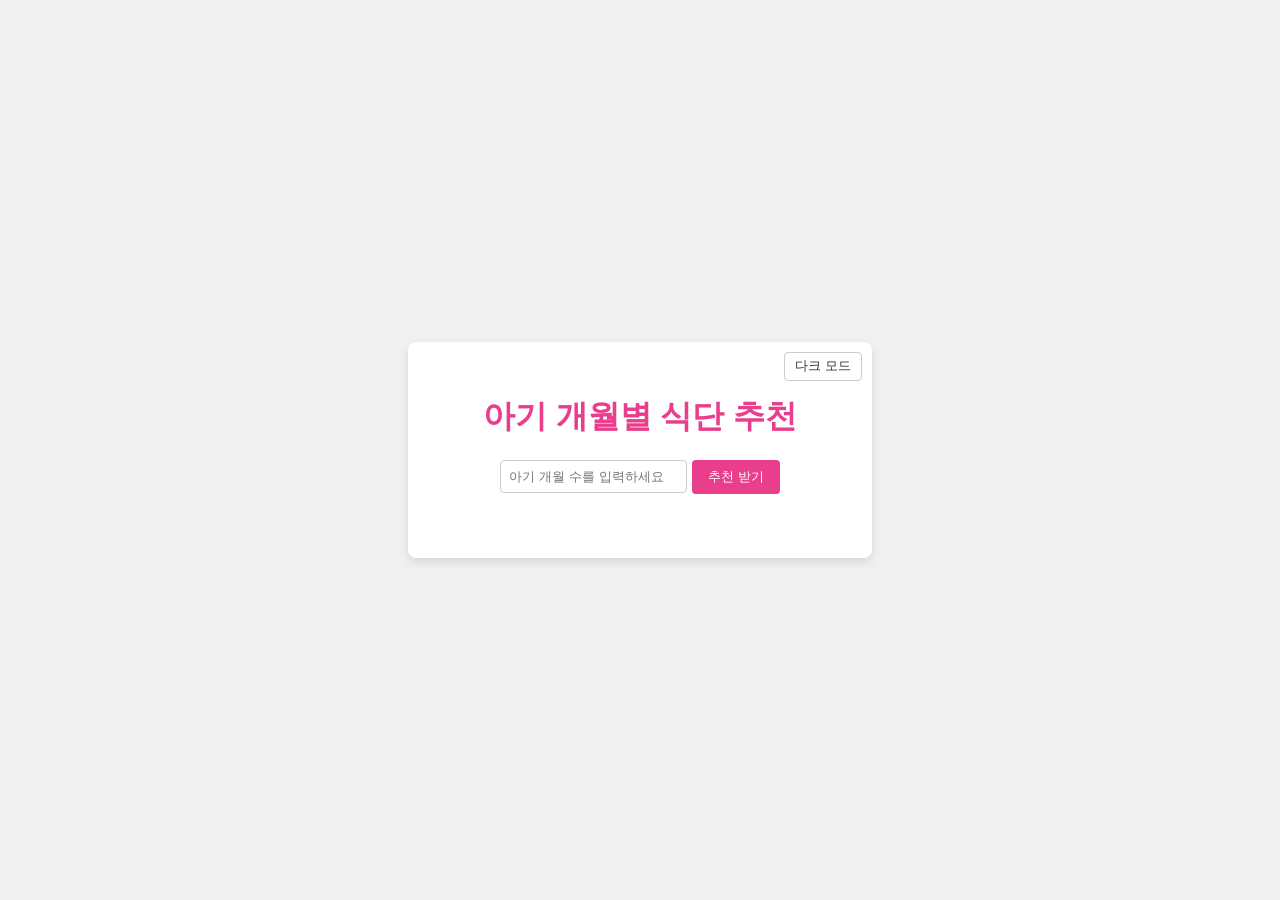
==== index.html @ f7a13113 "Add dark/light mode support" ====
<!DOCTYPE html>
<html lang="ko">
<head>
    <meta charset="UTF-8">
    <meta name="viewport" content="width=device-width, initial-scale=1.0">
    <title>아기 개월별 식단 추천</title>
    <link rel="stylesheet" href="style.css">
</head>
<body>
    <main>
        <button id="theme-toggle" class="theme-toggle">다크 모드</button>
        <h1>아기 개월별 식단 추천</h1>
        <div class="input-container">
            <input type="number" id="age-input" placeholder="아기 개월 수를 입력하세요" min="0">
            <button id="recommend-button">추천 받기</button>
        </div>
        <div id="recommendation-container"></div>
    </main>
    <script src="main.js"></script>
</body>
</html>
---- style.css ----
:root {
    --bg-color: #f0f0f0;
    --main-bg-color: white;
    --text-color: #333;
    --primary-color: #e83e8c;
    --secondary-bg-color: #fdf4f6;
    --border-color: #ccc;
    --shadow-color: rgba(0, 0, 0, 0.1);
}

.dark-mode {
    --bg-color: #121212;
    --main-bg-color: #1e1e1e;
    --text-color: #e0e0e0;
    --primary-color: #ff69b4;
    --secondary-bg-color: #2d1b22;
    --border-color: #444;
    --shadow-color: rgba(0, 0, 0, 0.5);
}

body {
    font-family: sans-serif;
    background-color: var(--bg-color);
    color: var(--text-color);
    display: flex;
    justify-content: center;
    align-items: center;
    min-height: 100vh;
    margin: 0;
    transition: background-color 0.3s, color 0.3s;
}

main {
    background-color: var(--main-bg-color);
    padding: 2rem;
    border-radius: 8px;
    box-shadow: 0 4px 8px var(--shadow-color);
    text-align: center;
    position: relative;
    max-width: 400px;
    width: 90%;
}

h1 {
    color: var(--primary-color);
}

.input-container {
    margin-bottom: 1rem;
}

#age-input {
    padding: 0.5rem;
    border: 1px solid var(--border-color);
    border-radius: 4px;
    background-color: var(--main-bg-color);
    color: var(--text-color);
}

#recommend-button {
    padding: 0.5rem 1rem;
    background-color: var(--primary-color);
    color: white;
    border: none;
    border-radius: 4px;
    cursor: pointer;
    transition: opacity 0.2s;
}

#recommend-button:hover {
    opacity: 0.9;
}

#recommendation-container {
    margin-top: 2rem;
}

.theme-toggle {
    position: absolute;
    top: 10px;
    right: 10px;
    background: none;
    border: 1px solid var(--border-color);
    color: var(--text-color);
    padding: 5px 10px;
    border-radius: 4px;
    cursor: pointer;
    font-size: 0.8rem;
}

baby-food-recommendation {
    display: block;
    margin-top: 1rem;
    padding: 1rem;
    border: 1px solid var(--primary-color);
    border-radius: 4px;
    background-color: var(--secondary-bg-color);
    text-align: left;
}
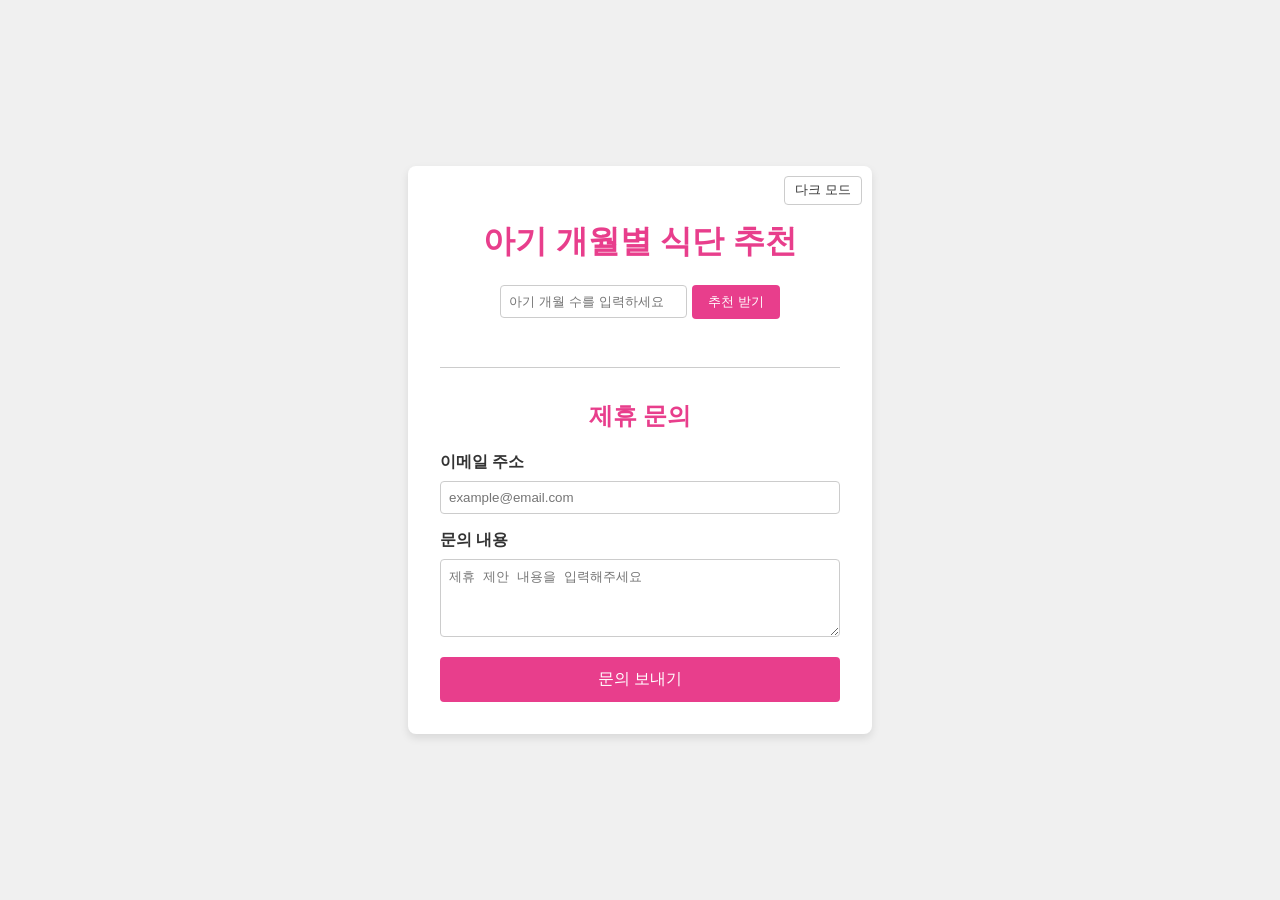
==== commit d56a4cc8: "Add partnership inquiry form with Formspree" ====
--- a/index.html
+++ b/index.html
@@ -15,6 +15,22 @@
             <button id="recommend-button">추천 받기</button>
         </div>
         <div id="recommendation-container"></div>
+
+        <section class="partnership-section">
+            <hr>
+            <h2>제휴 문의</h2>
+            <form action="https://formspree.io/f/mykbqwej" method="POST" id="partnership-form">
+                <div class="form-group">
+                    <label for="email">이메일 주소</label>
+                    <input type="email" name="email" id="email" placeholder="example@email.com" required>
+                </div>
+                <div class="form-group">
+                    <label for="message">문의 내용</label>
+                    <textarea name="message" id="message" rows="4" placeholder="제휴 제안 내용을 입력해주세요" required></textarea>
+                </div>
+                <button type="submit" id="submit-button">문의 보내기</button>
+            </form>
+        </section>
     </main>
     <script src="main.js"></script>
 </body>
--- a/style.css
+++ b/style.css
@@ -88,13 +88,56 @@
     font-size: 0.8rem;
 }
 
-baby-food-recommendation {
-    display: block;
-    margin-top: 1rem;
-    padding: 1rem;
-    border: 1px solid var(--primary-color);
-    border-radius: 4px;
-    background-color: var(--secondary-bg-color);
+.partnership-section {
+    margin-top: 3rem;
     text-align: left;
 }
 
+.partnership-section h2 {
+    color: var(--primary-color);
+    text-align: center;
+}
+
+.partnership-section hr {
+    border: 0;
+    border-top: 1px solid var(--border-color);
+    margin-bottom: 2rem;
+}
+
+.form-group {
+    margin-bottom: 1rem;
+}
+
+.form-group label {
+    display: block;
+    margin-bottom: 0.5rem;
+    font-weight: bold;
+}
+
+.form-group input, 
+.form-group textarea {
+    width: 100%;
+    padding: 0.5rem;
+    border: 1px solid var(--border-color);
+    border-radius: 4px;
+    background-color: var(--main-bg-color);
+    color: var(--text-color);
+    box-sizing: border-box;
+}
+
+#submit-button {
+    width: 100%;
+    padding: 0.75rem;
+    background-color: var(--primary-color);
+    color: white;
+    border: none;
+    border-radius: 4px;
+    cursor: pointer;
+    font-size: 1rem;
+    transition: opacity 0.2s;
+}
+
+#submit-button:hover {
+    opacity: 0.9;
+}
+
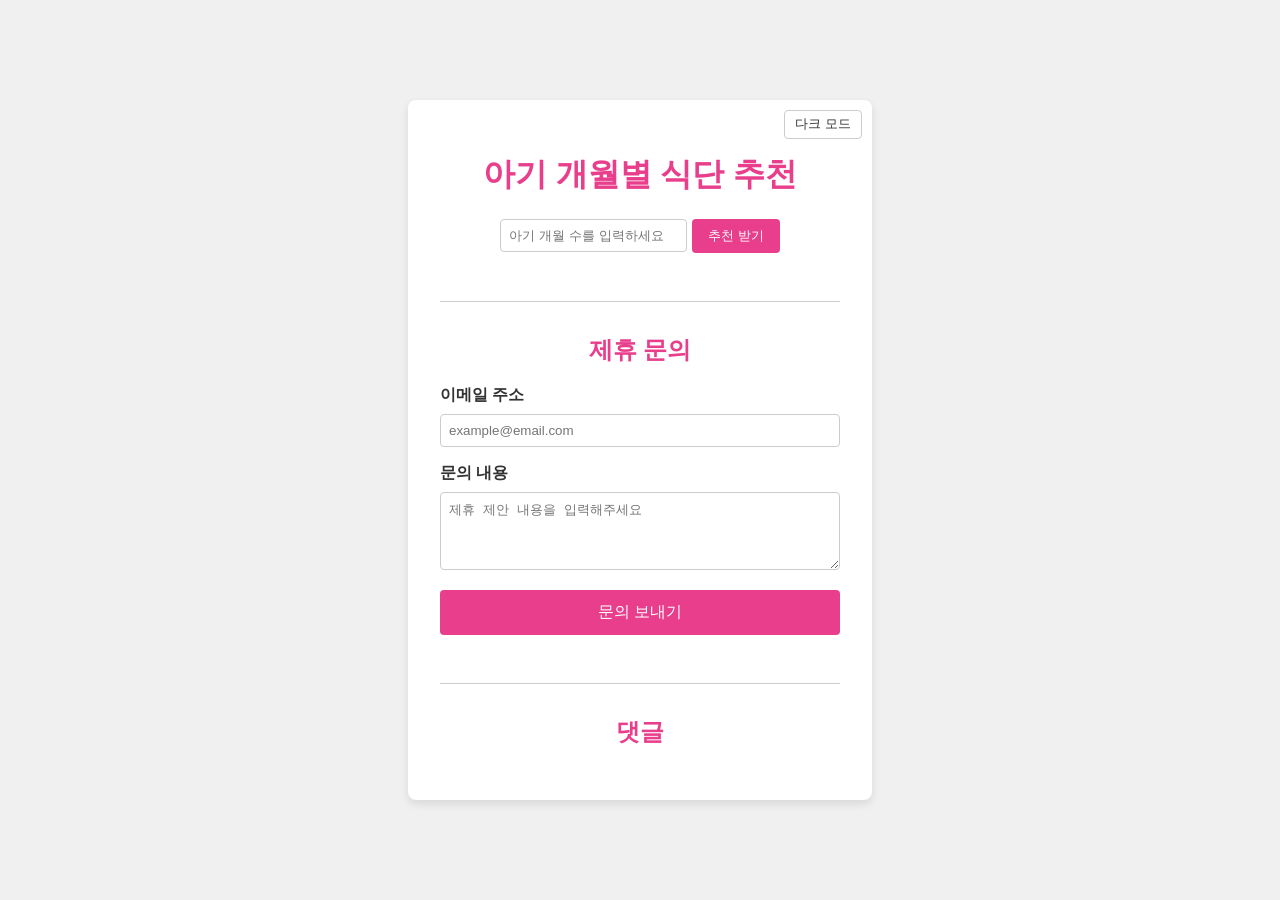
==== commit 85c7a8c9: "Add Disqus comment section" ====
--- a/index.html
+++ b/index.html
@@ -30,6 +30,28 @@
                 </div>
                 <button type="submit" id="submit-button">문의 보내기</button>
             </form>
+        <section class="comment-section">
+            <hr>
+            <h2>댓글</h2>
+            <div id="disqus_thread"></div>
+            <script>
+                /**
+                *  RECOMMENDED CONFIGURATION VARIABLES: EDIT AND UNCOMMENT THE SECTION BELOW TO INSERT DYNAMIC VALUES FROM YOUR PLATFORM OR CMS.
+                *  LEARN WHY DEFINING THESE VARIABLES IS IMPORTANT: https://disqus.com/admin/universalcode/#configuration-variables    */
+                /*
+                var disqus_config = function () {
+                this.page.url = PAGE_URL;  // Replace PAGE_URL with your page's canonical URL variable
+                this.page.identifier = PAGE_IDENTIFIER; // Replace PAGE_IDENTIFIER with your page's unique identifier variable
+                };
+                */
+                (function() { // DON'T EDIT BELOW THIS LINE
+                var d = document, s = d.createElement('script');
+                s.src = 'https://baby-food-recommendation.disqus.com/embed.js';
+                s.setAttribute('data-timestamp', +new Date());
+                (d.head || d.body).appendChild(s);
+                })();
+            </script>
+            <noscript>Please enable JavaScript to view the <a href="https://disqus.com/?ref_noscript">comments powered by Disqus.</a></noscript>
         </section>
     </main>
     <script src="main.js"></script>
--- a/style.css
+++ b/style.css
@@ -137,7 +137,23 @@
     transition: opacity 0.2s;
 }
 
-#submit-button:hover {
-    opacity: 0.9;
+.comment-section {
+    margin-top: 3rem;
+    text-align: left;
 }
 
+.comment-section h2 {
+    color: var(--primary-color);
+    text-align: center;
+}
+
+.comment-section hr {
+    border: 0;
+    border-top: 1px solid var(--border-color);
+    margin-bottom: 2rem;
+}
+
+#disqus_thread {
+    margin-top: 1rem;
+}
+
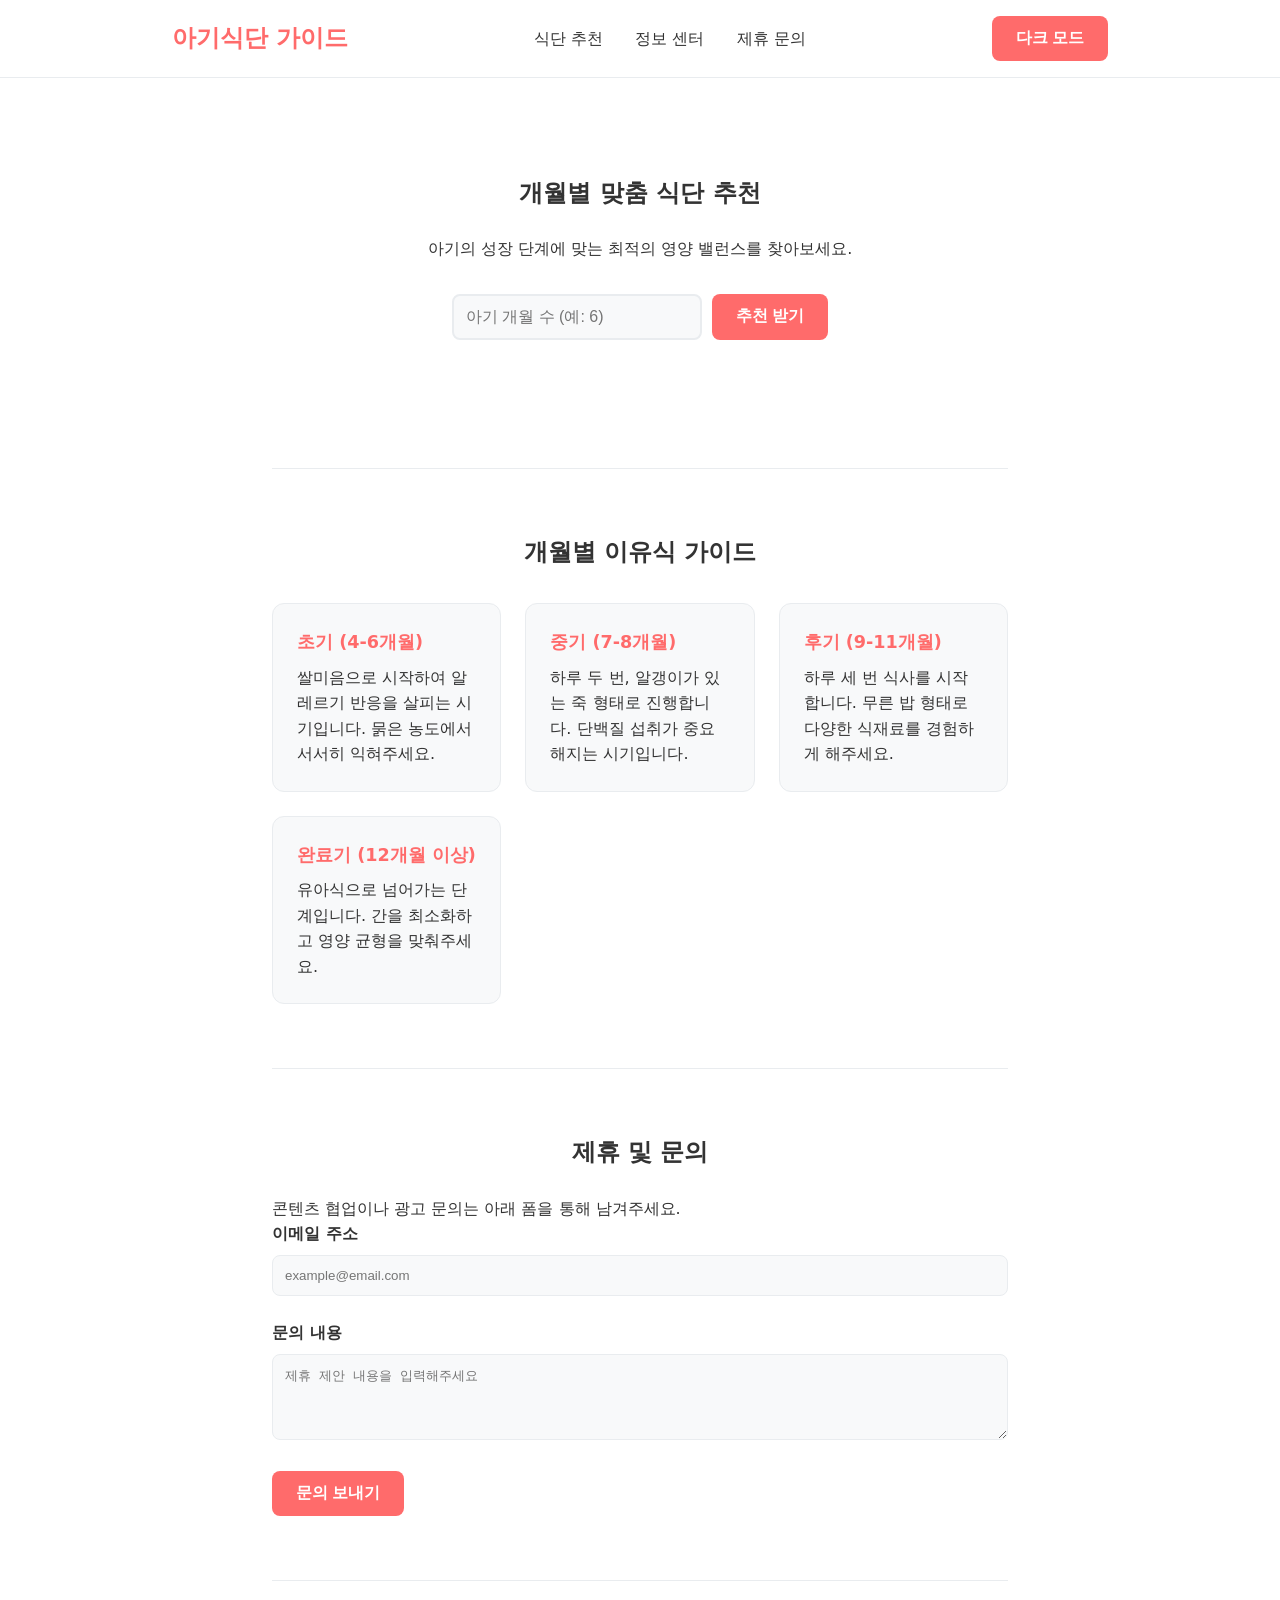
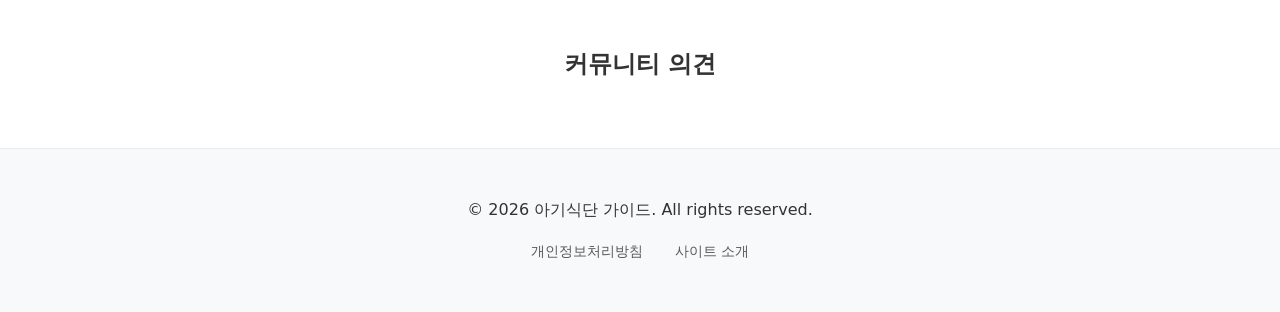
==== commit 33ca2bbb: "Enhance site quality for AdSense approval" ====
--- a/index.html
+++ b/index.html
@@ -3,22 +3,64 @@
 <head>
     <meta charset="UTF-8">
     <meta name="viewport" content="width=device-width, initial-scale=1.0">
-    <title>아기 개월별 식단 추천</title>
+    <title>아기 개월별 식단 추천 - 올바른 영양 가이드</title>
+    <meta name="description" content="우리 아기 성장에 꼭 필요한 개월별 맞춤 식단과 영양 정보를 확인하세요. 이유식 시작부터 유아식까지 전문가 권장 식단을 추천해 드립니다.">
+    <meta name="google-adsense-account" content="ca-pub-6119898071272915">
+    <script async src="https://pagead2.googlesyndication.com/pagead/js/adsbygoogle.js?client=ca-pub-6119898071272915"
+     crossorigin="anonymous"></script>
     <link rel="stylesheet" href="style.css">
 </head>
 <body>
+    <header>
+        <nav class="navbar">
+            <div class="logo">아기식단 가이드</div>
+            <ul class="nav-links">
+                <li><a href="#recommendation">식단 추천</a></li>
+                <li><a href="#about">정보 센터</a></li>
+                <li><a href="#partnership">제휴 문의</a></li>
+            </ul>
+            <button id="theme-toggle" class="theme-toggle">다크 모드</button>
+        </nav>
+    </header>
+
     <main>
-        <button id="theme-toggle" class="theme-toggle">다크 모드</button>
-        <h1>아기 개월별 식단 추천</h1>
-        <div class="input-container">
-            <input type="number" id="age-input" placeholder="아기 개월 수를 입력하세요" min="0">
-            <button id="recommend-button">추천 받기</button>
-        </div>
-        <div id="recommendation-container"></div>
+        <section id="recommendation" class="hero-section">
+            <h1>개월별 맞춤 식단 추천</h1>
+            <p>아기의 성장 단계에 맞는 최적의 영양 밸런스를 찾아보세요.</p>
+            <div class="input-container">
+                <input type="number" id="age-input" placeholder="아기 개월 수 (예: 6)" min="0">
+                <button id="recommend-button">추천 받기</button>
+            </div>
+            <div id="recommendation-container"></div>
+        </section>
 
-        <section class="partnership-section">
+        <section id="about" class="info-section">
             <hr>
-            <h2>제휴 문의</h2>
+            <h2>개월별 이유식 가이드</h2>
+            <div class="info-grid">
+                <div class="info-card">
+                    <h3>초기 (4-6개월)</h3>
+                    <p>쌀미음으로 시작하여 알레르기 반응을 살피는 시기입니다. 묽은 농도에서 서서히 익혀주세요.</p>
+                </div>
+                <div class="info-card">
+                    <h3>중기 (7-8개월)</h3>
+                    <p>하루 두 번, 알갱이가 있는 죽 형태로 진행합니다. 단백질 섭취가 중요해지는 시기입니다.</p>
+                </div>
+                <div class="info-card">
+                    <h3>후기 (9-11개월)</h3>
+                    <p>하루 세 번 식사를 시작합니다. 무른 밥 형태로 다양한 식재료를 경험하게 해주세요.</p>
+                </div>
+                <div class="info-card">
+                    <h3>완료기 (12개월 이상)</h3>
+                    <p>유아식으로 넘어가는 단계입니다. 간을 최소화하고 영양 균형을 맞춰주세요.</p>
+                </div>
+            </div>
+        </section>
+
+        <section id="partnership" class="partnership-section">
+            <hr>
+            <h2>제휴 및 문의</h2>
+            <p>콘텐츠 협업이나 광고 문의는 아래 폼을 통해 남겨주세요.</p>
             <form action="https://formspree.io/f/mykbqwej" method="POST" id="partnership-form">
                 <div class="form-group">
                     <label for="email">이메일 주소</label>
@@ -30,30 +72,33 @@
                 </div>
                 <button type="submit" id="submit-button">문의 보내기</button>
             </form>
+        </section>
+
         <section class="comment-section">
             <hr>
-            <h2>댓글</h2>
+            <h2>커뮤니티 의견</h2>
             <div id="disqus_thread"></div>
             <script>
-                /**
-                *  RECOMMENDED CONFIGURATION VARIABLES: EDIT AND UNCOMMENT THE SECTION BELOW TO INSERT DYNAMIC VALUES FROM YOUR PLATFORM OR CMS.
-                *  LEARN WHY DEFINING THESE VARIABLES IS IMPORTANT: https://disqus.com/admin/universalcode/#configuration-variables    */
-                /*
-                var disqus_config = function () {
-                this.page.url = PAGE_URL;  // Replace PAGE_URL with your page's canonical URL variable
-                this.page.identifier = PAGE_IDENTIFIER; // Replace PAGE_IDENTIFIER with your page's unique identifier variable
-                };
-                */
-                (function() { // DON'T EDIT BELOW THIS LINE
+                (function() {
                 var d = document, s = d.createElement('script');
-                s.src = 'https://baby-food-recommendation.disqus.com/embed.js';
+                s.src = 'https://https-enjoy1-7el-pages-dev.disqus.com/embed.js';
                 s.setAttribute('data-timestamp', +new Date());
                 (d.head || d.body).appendChild(s);
                 })();
             </script>
-            <noscript>Please enable JavaScript to view the <a href="https://disqus.com/?ref_noscript">comments powered by Disqus.</a></noscript>
         </section>
     </main>
+
+    <footer>
+        <div class="footer-content">
+            <p>&copy; 2026 아기식단 가이드. All rights reserved.</p>
+            <ul class="footer-links">
+                <li><a href="/privacy-policy.html">개인정보처리방침</a></li>
+                <li><a href="#about">사이트 소개</a></li>
+            </ul>
+        </div>
+    </footer>
+
     <script src="main.js"></script>
 </body>
 </html>
--- a/style.css
+++ b/style.css
@@ -1,159 +1,214 @@
 :root {
-    --bg-color: #f0f0f0;
-    --main-bg-color: white;
-    --text-color: #333;
-    --primary-color: #e83e8c;
-    --secondary-bg-color: #fdf4f6;
-    --border-color: #ccc;
-    --shadow-color: rgba(0, 0, 0, 0.1);
-}
-
-.dark-mode {
-    --bg-color: #121212;
-    --main-bg-color: #1e1e1e;
-    --text-color: #e0e0e0;
-    --primary-color: #ff69b4;
-    --secondary-bg-color: #2d1b22;
-    --border-color: #444;
-    --shadow-color: rgba(0, 0, 0, 0.5);
+    --bg-color: #ffffff;
+    --text-color: #333333;
+    --primary-color: #ff6b6b;
+    --secondary-color: #f8f9fa;
+    --border-color: #e9ecef;
+    --accent-color: #4dabf7;
+}
+
+[data-theme="dark"] {
+    --bg-color: #1a1a1a;
+    --text-color: #f8f9fa;
+    --primary-color: #ff8787;
+    --secondary-color: #2d2d2d;
+    --border-color: #404040;
+}
+
+* {
+    box-sizing: border-box;
+    margin: 0;
+    padding: 0;
 }
 
 body {
-    font-family: sans-serif;
+    font-family: 'Pretendard', -apple-system, BlinkMacSystemFont, system-ui, Roboto, sans-serif;
     background-color: var(--bg-color);
     color: var(--text-color);
-    display: flex;
+    line-height: 1.6;
+    transition: background-color 0.3s, color 0.3s;
+}
+
+/* Header & Nav */
+header {
+    background-color: var(--bg-color);
+    border-bottom: 1px solid var(--border-color);
+    position: sticky;
+    top: 0;
+    z-index: 1000;
+}
+
+.navbar {
+    max-width: 1000px;
+    margin: 0 auto;
+    padding: 1rem 2rem;
+    display: flex;
+    justify-content: space-between;
+    align-items: center;
+}
+
+.logo {
+    font-size: 1.5rem;
+    font-weight: bold;
+    color: var(--primary-color);
+}
+
+.nav-links {
+    display: flex;
+    list-style: none;
+    gap: 2rem;
+}
+
+.nav-links a {
+    text-decoration: none;
+    color: var(--text-color);
+    font-weight: 500;
+}
+
+/* Main Layout */
+main {
+    max-width: 800px;
+    margin: 2rem auto;
+    padding: 0 2rem;
+}
+
+section {
+    margin-bottom: 4rem;
+}
+
+h1, h2 {
+    margin-bottom: 1.5rem;
+    text-align: center;
+}
+
+hr {
+    border: 0;
+    border-top: 1px solid var(--border-color);
+    margin: 4rem 0;
+}
+
+/* Hero Section (Recommendation) */
+.hero-section {
+    text-align: center;
+    padding: 4rem 0;
+}
+
+.input-container {
+    display: flex;
+    gap: 10px;
     justify-content: center;
-    align-items: center;
-    min-height: 100vh;
-    margin: 0;
-    transition: background-color 0.3s, color 0.3s;
-}
-
-main {
-    background-color: var(--main-bg-color);
-    padding: 2rem;
+    margin-top: 2rem;
+}
+
+input[type="number"] {
+    padding: 12px;
+    border: 2px solid var(--border-color);
     border-radius: 8px;
-    box-shadow: 0 4px 8px var(--shadow-color);
-    text-align: center;
-    position: relative;
-    max-width: 400px;
-    width: 90%;
-}
-
-h1 {
-    color: var(--primary-color);
-}
-
-.input-container {
-    margin-bottom: 1rem;
-}
-
-#age-input {
-    padding: 0.5rem;
-    border: 1px solid var(--border-color);
-    border-radius: 4px;
-    background-color: var(--main-bg-color);
-    color: var(--text-color);
-}
-
-#recommend-button {
-    padding: 0.5rem 1rem;
+    width: 250px;
+    font-size: 1rem;
+    background-color: var(--secondary-color);
+    color: var(--text-color);
+}
+
+button {
+    padding: 12px 24px;
     background-color: var(--primary-color);
     color: white;
     border: none;
-    border-radius: 4px;
+    border-radius: 8px;
     cursor: pointer;
+    font-size: 1rem;
+    font-weight: bold;
     transition: opacity 0.2s;
 }
 
-#recommend-button:hover {
+button:hover {
     opacity: 0.9;
 }
 
-#recommendation-container {
+/* Info Section (Cards) */
+.info-grid {
+    display: grid;
+    grid-template-columns: repeat(auto-fit, minmax(200px, 1fr));
+    gap: 1.5rem;
     margin-top: 2rem;
 }
 
-.theme-toggle {
-    position: absolute;
-    top: 10px;
-    right: 10px;
-    background: none;
+.info-card {
+    background-color: var(--secondary-color);
+    padding: 1.5rem;
+    border-radius: 12px;
     border: 1px solid var(--border-color);
-    color: var(--text-color);
-    padding: 5px 10px;
-    border-radius: 4px;
-    cursor: pointer;
-    font-size: 0.8rem;
-}
-
-.partnership-section {
-    margin-top: 3rem;
-    text-align: left;
-}
-
-.partnership-section h2 {
+}
+
+.info-card h3 {
     color: var(--primary-color);
-    text-align: center;
-}
-
-.partnership-section hr {
-    border: 0;
-    border-top: 1px solid var(--border-color);
-    margin-bottom: 2rem;
-}
-
+    margin-bottom: 0.5rem;
+    font-size: 1.1rem;
+}
+
+/* Form Styles */
 .form-group {
-    margin-bottom: 1rem;
-}
-
-.form-group label {
+    margin-bottom: 1.5rem;
+}
+
+label {
     display: block;
     margin-bottom: 0.5rem;
     font-weight: bold;
 }
 
-.form-group input, 
-.form-group textarea {
+input[type="email"], textarea {
     width: 100%;
-    padding: 0.5rem;
+    padding: 12px;
     border: 1px solid var(--border-color);
-    border-radius: 4px;
-    background-color: var(--main-bg-color);
-    color: var(--text-color);
-    box-sizing: border-box;
-}
-
-#submit-button {
-    width: 100%;
-    padding: 0.75rem;
-    background-color: var(--primary-color);
-    color: white;
-    border: none;
-    border-radius: 4px;
-    cursor: pointer;
-    font-size: 1rem;
-    transition: opacity 0.2s;
-}
-
-.comment-section {
-    margin-top: 3rem;
-    text-align: left;
-}
-
-.comment-section h2 {
-    color: var(--primary-color);
+    border-radius: 8px;
+    background-color: var(--secondary-color);
+    color: var(--text-color);
+}
+
+/* Footer */
+footer {
+    background-color: var(--secondary-color);
+    padding: 3rem 2rem;
+    border-top: 1px solid var(--border-color);
+    margin-top: 4rem;
+}
+
+.footer-content {
+    max-width: 1000px;
+    margin: 0 auto;
     text-align: center;
 }
 
-.comment-section hr {
-    border: 0;
-    border-top: 1px solid var(--border-color);
-    margin-bottom: 2rem;
-}
-
-#disqus_thread {
+.footer-links {
+    list-style: none;
+    display: flex;
+    justify-content: center;
+    gap: 2rem;
     margin-top: 1rem;
 }
 
+.footer-links a {
+    color: var(--text-color);
+    text-decoration: none;
+    font-size: 0.9rem;
+    opacity: 0.8;
+}
+
+/* Responsive */
+@media (max-width: 600px) {
+    .navbar {
+        flex-direction: column;
+        gap: 1rem;
+    }
+    .nav-links {
+        gap: 1rem;
+    }
+    .input-container {
+        flex-direction: column;
+    }
+    input[type="number"] {
+        width: 100%;
+    }
+}
